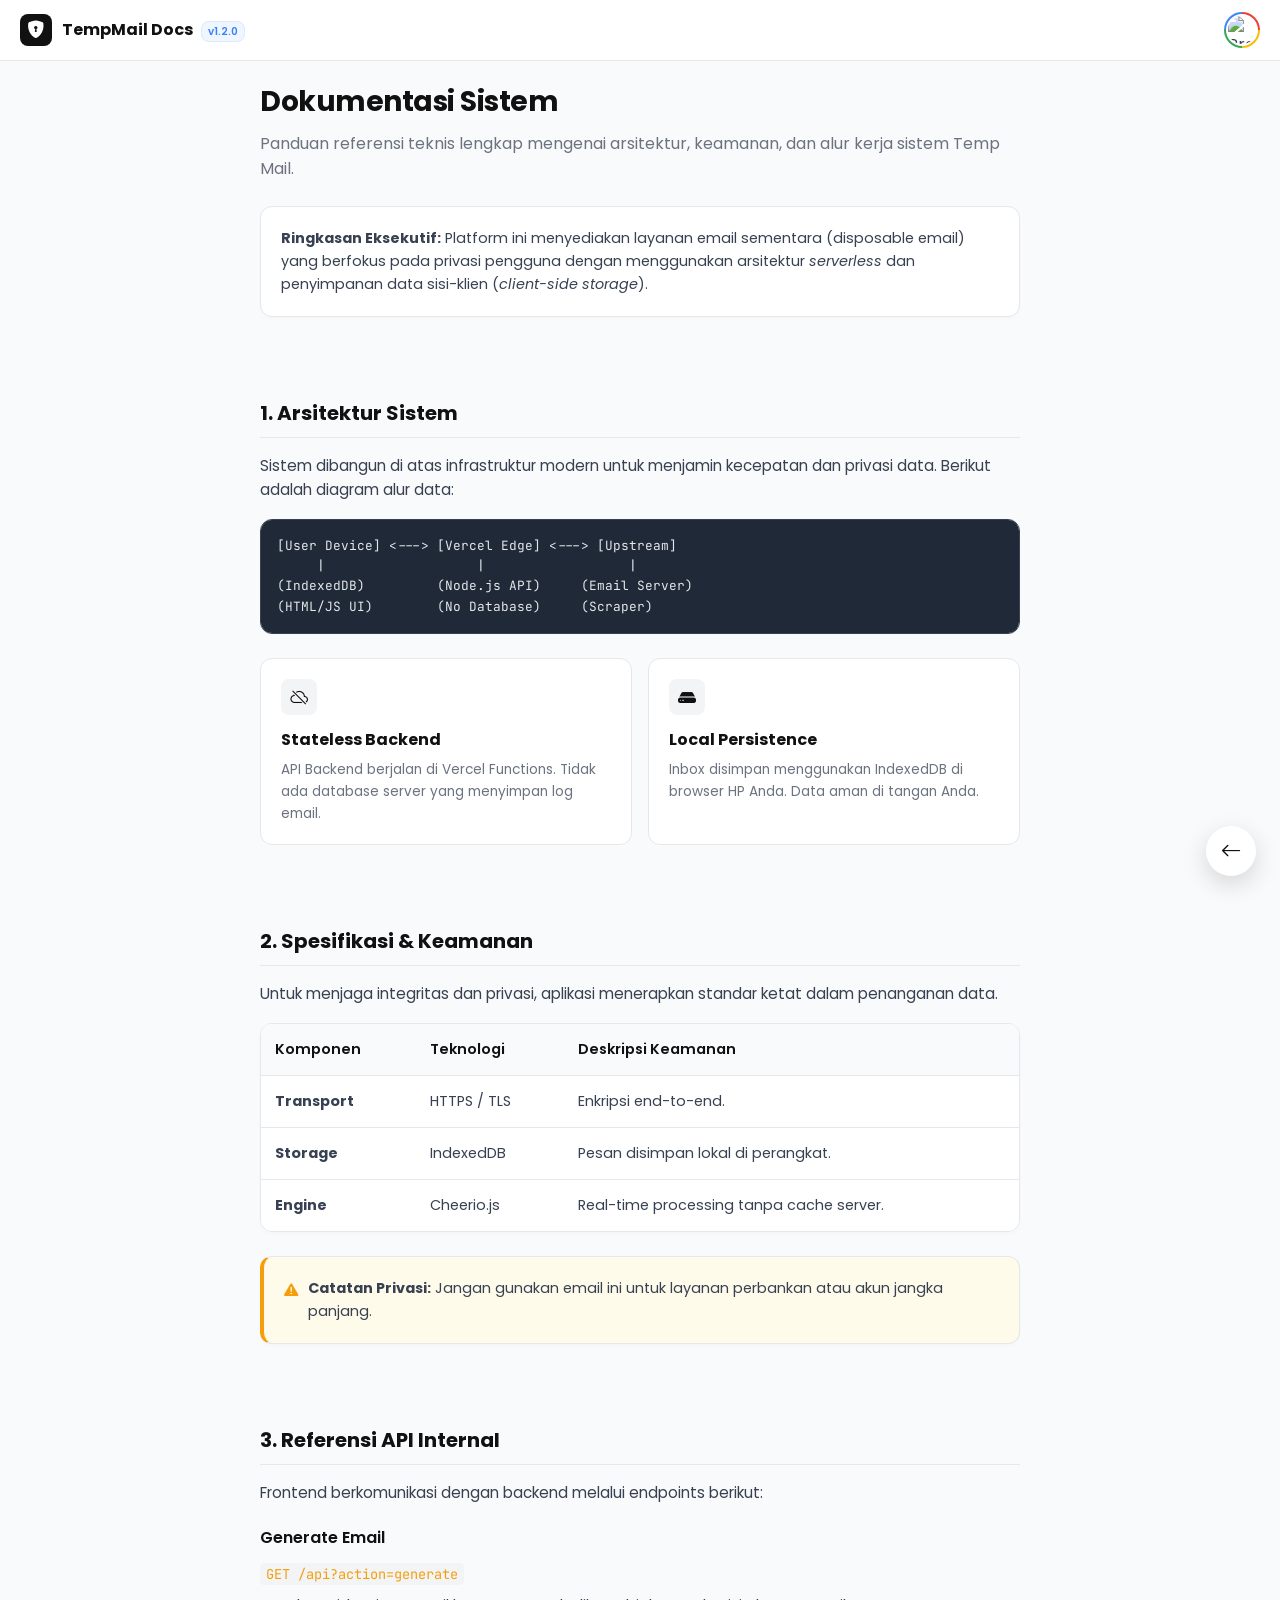
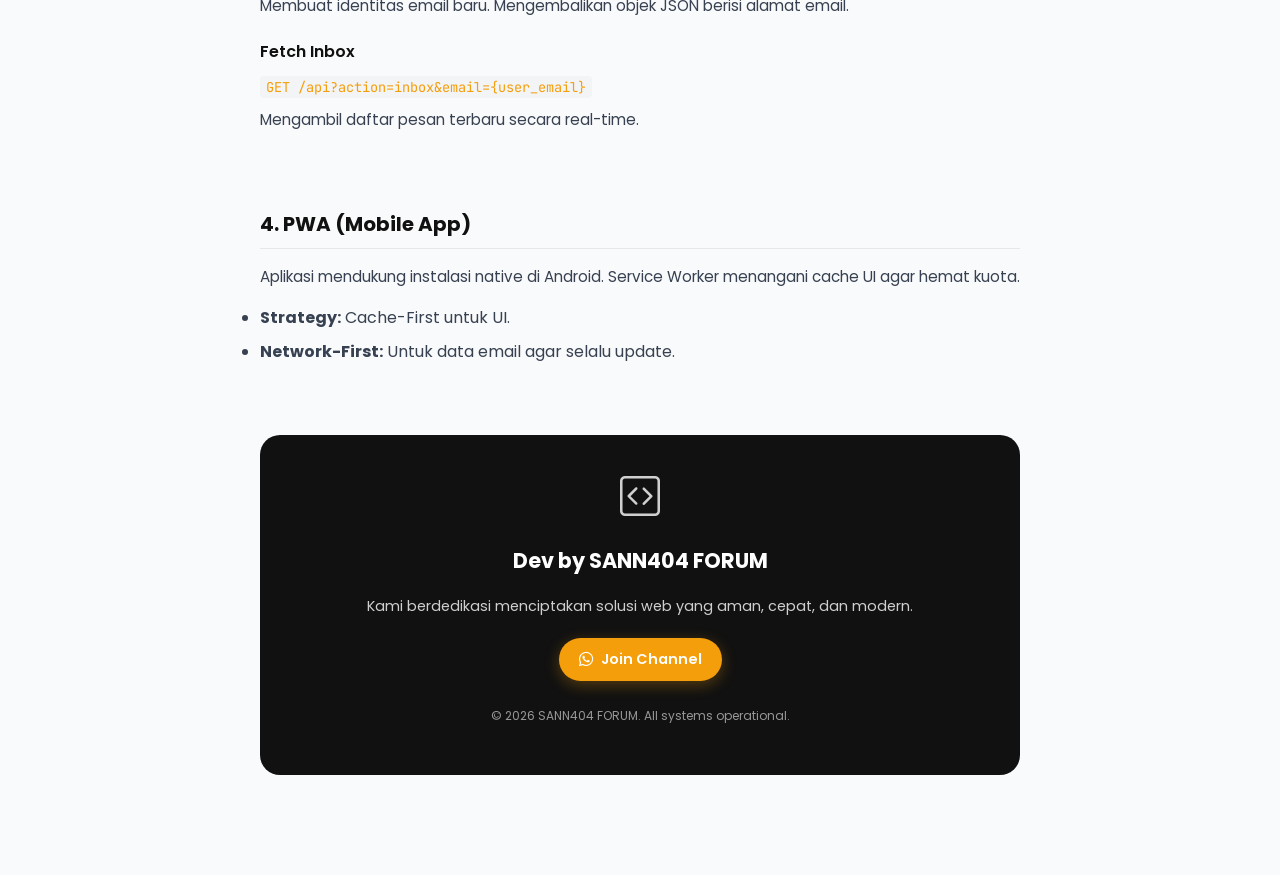
==== public/docs.html @ c0aa1bb1 "Create docs.html" ====
<!DOCTYPE html>
<html lang="id">
<head>
    <meta charset="UTF-8">
    <meta name="viewport" content="width=device-width, initial-scale=1.0, maximum-scale=1.0, user-scalable=no">
    <meta name="theme-color" content="#FFFFFF">
    <title>Documentation - SANN404 Mail</title>
    
    <link href="https://fonts.googleapis.com/css2?family=Poppins:wght@400;500;600;700&family=JetBrains+Mono:wght@400;500&display=swap" rel="stylesheet">
    <link rel="stylesheet" href="https://cdn.jsdelivr.net/npm/bootstrap-icons@1.11.1/font/bootstrap-icons.css">

    <style>
        :root {
            --bg-body: #F9FAFB; /* Sedikit lebih terang biar clean */
            --bg-card: #FFFFFF;
            --primary: #111111;
            --text-main: #374151;
            --text-muted: #6B7280;
            --accent: #F59E0B;
            --border: #E5E7EB;
            --code-bg: #1F2937;
            --code-text: #E5E7EB;
        }

        * { margin: 0; padding: 0; box-sizing: border-box; font-family: 'Poppins', sans-serif; -webkit-tap-highlight-color: transparent; }

        body {
            background-color: var(--bg-body);
            color: var(--text-main);
            min-height: 100vh;
            line-height: 1.6;
            overflow-x: hidden; /* Mencegah scroll samping halaman */
        }

        /* --- Header / Top Bar --- */
        .docs-header {
            background: rgba(255, 255, 255, 0.9);
            backdrop-filter: blur(12px);
            border-bottom: 1px solid var(--border);
            padding: 12px 20px;
            position: sticky;
            top: 0;
            z-index: 50;
            display: flex;
            justify-content: space-between;
            align-items: center;
        }

        .brand {
            display: flex;
            align-items: center;
            gap: 10px;
            text-decoration: none;
            flex-shrink: 0;
        }

        .brand-logo {
            background: var(--primary);
            color: white;
            width: 32px; height: 32px;
            border-radius: 8px;
            display: flex; align-items: center; justify-content: center;
            font-size: 1.1rem;
        }

        .brand-text {
            font-weight: 700;
            color: var(--primary);
            font-size: 1rem;
        }

        .doc-badge {
            background: #EFF6FF; color: #3B82F6;
            font-size: 0.65rem; padding: 2px 6px; border-radius: 8px;
            font-weight: 600; border: 1px solid #DBEAFE;
            margin-left: 4px;
        }

        /* Profile Ring (Google Colors) */
        .user-avatar {
            width: 36px; height: 36px;
            border-radius: 50%;
            background: conic-gradient(
                #EA4335 0% 25%, 
                #FBBC05 25% 50%, 
                #34A853 50% 75%, 
                #4285F4 75% 100%
            );
            display: flex; align-items: center; justify-content: center;
            padding: 2px;
            flex-shrink: 0;
        }
        .user-avatar img {
            width: 100%; height: 100%;
            border-radius: 50%; border: 2px solid white;
            object-fit: cover; background: white;
        }

        /* --- Main Layout --- */
        .docs-container {
            max-width: 800px;
            margin: 0 auto;
            padding: 24px 20px 100px; /* Padding Mobile Friendly */
            display: flex;
            flex-direction: column;
            gap: 30px;
        }

        /* Content Styling - Mobile Optimized */
        h1 { 
            font-size: 1.75rem; /* Ukuran lebih pas di HP */
            color: var(--primary); 
            margin-bottom: 12px; 
            letter-spacing: -0.5px; 
            line-height: 1.2;
        }
        h2 { 
            font-size: 1.25rem; 
            color: var(--primary); 
            margin: 30px 0 16px; 
            border-bottom: 1px solid var(--border); 
            padding-bottom: 8px; 
        }
        h3 { font-size: 1rem; color: var(--primary); margin: 20px 0 10px; font-weight: 600; }
        p { margin-bottom: 16px; color: var(--text-main); font-size: 0.95rem; }
        
        .lead { font-size: 1rem; color: var(--text-muted); margin-bottom: 24px; line-height: 1.6; }

        /* Cards & Info Boxes */
        .info-box {
            background: white;
            border: 1px solid var(--border);
            border-radius: 12px;
            padding: 20px;
            margin-bottom: 20px;
            box-shadow: 0 2px 5px rgba(0,0,0,0.02);
            font-size: 0.9rem;
        }

        .info-box.warning {
            border-left: 4px solid var(--accent);
            background: #FFFBEB;
        }

        /* Grid Features - Responsive Stack */
        .grid-features {
            display: grid;
            grid-template-columns: 1fr; /* Default 1 kolom untuk Mobile */
            gap: 16px;
            margin-bottom: 20px;
        }
        
        /* Tablet ke atas jadi 2 kolom */
        @media (min-width: 600px) {
            .grid-features { grid-template-columns: 1fr 1fr; }
        }

        .feature-card {
            background: white;
            padding: 20px;
            border-radius: 12px;
            border: 1px solid var(--border);
        }
        .feature-icon {
            width: 36px; height: 36px;
            background: #F3F4F6; color: var(--primary);
            border-radius: 8px;
            display: flex; align-items: center; justify-content: center;
            font-size: 1.1rem; margin-bottom: 12px;
        }
        .feature-card h4 { font-size: 1rem; margin-bottom: 6px; color: var(--primary); }
        .feature-card p { font-size: 0.85rem; margin-bottom: 0; color: var(--text-muted); }

        /* Code Blocks & Tables Wrapper */
        .scroll-wrapper {
            width: 100%;
            overflow-x: auto;
            -webkit-overflow-scrolling: touch;
            margin-bottom: 24px;
            border-radius: 12px;
            border: 1px solid #374151;
        }

        pre {
            background: var(--code-bg);
            color: var(--code-text);
            padding: 16px;
            margin: 0; /* Reset margin inside wrapper */
            font-family: 'JetBrains Mono', monospace;
            font-size: 0.8rem;
            white-space: pre; /* Paksa scroll horizontal jika panjang */
            border: none;
            border-radius: 0;
        }
        
        code { font-family: 'JetBrains Mono', monospace; color: var(--accent); background: #F3F4F6; padding: 2px 6px; border-radius: 4px; font-size: 0.85em; word-break: break-word; }

        /* Tables */
        .table-wrapper {
            width: 100%;
            overflow-x: auto;
            border-radius: 12px;
            border: 1px solid var(--border);
            margin-bottom: 24px;
            box-shadow: 0 2px 5px rgba(0,0,0,0.02);
        }

        .tech-table {
            width: 100%;
            border-collapse: collapse;
            background: white;
            min-width: 500px; /* Agar tabel tidak gepeng di HP */
        }
        .tech-table th, .tech-table td {
            text-align: left;
            padding: 14px;
            border-bottom: 1px solid var(--border);
            font-size: 0.9rem;
        }
        .tech-table th { background: #F9FAFB; font-weight: 600; color: var(--primary); }
        .tech-table tr:last-child td { border-bottom: none; }

        /* Developer Section */
        .dev-section {
            background: var(--primary);
            color: white;
            border-radius: 20px;
            padding: 30px 20px;
            text-align: center;
            margin-top: 40px;
        }
        .dev-section h2 { color: white; border-bottom: none; margin-top: 0; font-size: 1.3rem; margin-bottom: 10px; }
        .dev-section p { color: rgba(255,255,255,0.8); font-size: 0.9rem; margin-bottom: 20px; }
        
        .btn-action {
            display: inline-flex; align-items: center; gap: 8px;
            background: var(--accent); color: white;
            padding: 10px 20px; border-radius: 50px;
            font-weight: 600; text-decoration: none;
            font-size: 0.9rem;
            box-shadow: 0 4px 15px rgba(245, 158, 11, 0.3);
        }

        /* Back Button Floating */
        .fab-back {
            position: fixed; bottom: 24px; right: 24px;
            width: 50px; height: 50px;
            background: white; color: var(--primary);
            border-radius: 50%;
            box-shadow: 0 8px 25px rgba(0,0,0,0.15);
            display: flex; align-items: center; justify-content: center;
            font-size: 1.3rem; text-decoration: none;
            z-index: 100;
        }

    </style>
</head>
<body>

    <header class="docs-header">
        <a href="/" class="brand">
            <div class="brand-logo"><i class="bi bi-shield-lock-fill"></i></div>
            <div class="brand-info">
                <span class="brand-text">TempMail Docs</span>
                <span class="doc-badge">v1.2.0</span>
            </div>
        </a>
        
        <div class="user-avatar">
            <img src="https://images.unsplash.com/photo-1535713875002-d1d0cf377fde?ixlib=rb-4.0.3&auto=format&fit=crop&w=100&q=80" alt="Profile">
        </div>
    </header>

    <main class="docs-container">
        
        <section>
            <h1>Dokumentasi Sistem</h1>
            <p class="lead">Panduan referensi teknis lengkap mengenai arsitektur, keamanan, dan alur kerja sistem Temp Mail.</p>

            <div class="info-box">
                <strong>Ringkasan Eksekutif:</strong> Platform ini menyediakan layanan email sementara (disposable email) yang berfokus pada privasi pengguna dengan menggunakan arsitektur <em>serverless</em> dan penyimpanan data sisi-klien (<em>client-side storage</em>).
            </div>
        </section>

        <section>
            <h2>1. Arsitektur Sistem</h2>
            <p>Sistem dibangun di atas infrastruktur modern untuk menjamin kecepatan dan privasi data. Berikut adalah diagram alur data:</p>

            <div class="scroll-wrapper">
<pre>
[User Device] <---> [Vercel Edge] <---> [Upstream]
     |                   |                  |
(IndexedDB)         (Node.js API)     (Email Server)
(HTML/JS UI)        (No Database)     (Scraper)
</pre>
            </div>

            <div class="grid-features">
                <div class="feature-card">
                    <div class="feature-icon"><i class="bi bi-cloud-slash"></i></div>
                    <h4>Stateless Backend</h4>
                    <p>API Backend berjalan di Vercel Functions. Tidak ada database server yang menyimpan log email.</p>
                </div>
                <div class="feature-card">
                    <div class="feature-icon"><i class="bi bi-hdd-fill"></i></div>
                    <h4>Local Persistence</h4>
                    <p>Inbox disimpan menggunakan IndexedDB di browser HP Anda. Data aman di tangan Anda.</p>
                </div>
            </div>
        </section>

        <section>
            <h2>2. Spesifikasi & Keamanan</h2>
            <p>Untuk menjaga integritas dan privasi, aplikasi menerapkan standar ketat dalam penanganan data.</p>
            
            <div class="table-wrapper">
                <table class="tech-table">
                    <thead>
                        <tr>
                            <th>Komponen</th>
                            <th>Teknologi</th>
                            <th>Deskripsi Keamanan</th>
                        </tr>
                    </thead>
                    <tbody>
                        <tr>
                            <td><strong>Transport</strong></td>
                            <td>HTTPS / TLS</td>
                            <td>Enkripsi end-to-end.</td>
                        </tr>
                        <tr>
                            <td><strong>Storage</strong></td>
                            <td>IndexedDB</td>
                            <td>Pesan disimpan lokal di perangkat.</td>
                        </tr>
                        <tr>
                            <td><strong>Engine</strong></td>
                            <td>Cheerio.js</td>
                            <td>Real-time processing tanpa cache server.</td>
                        </tr>
                    </tbody>
                </table>
            </div>

            <div class="info-box warning">
                <div style="display:flex; gap:10px;">
                    <i class="bi bi-exclamation-triangle-fill" style="color:var(--accent); margin-top:2px;"></i>
                    <div>
                        <strong>Catatan Privasi:</strong> Jangan gunakan email ini untuk layanan perbankan atau akun jangka panjang.
                    </div>
                </div>
            </div>
        </section>

        <section>
            <h2>3. Referensi API Internal</h2>
            <p>Frontend berkomunikasi dengan backend melalui endpoints berikut:</p>
            
            <h3>Generate Email</h3>
            <code>GET /api?action=generate</code>
            <p style="margin-top:8px;">Membuat identitas email baru. Mengembalikan objek JSON berisi alamat email.</p>

            <h3>Fetch Inbox</h3>
            <code>GET /api?action=inbox&email={user_email}</code>
            <p style="margin-top:8px;">Mengambil daftar pesan terbaru secara real-time.</p>
        </section>

        <section>
            <h2>4. PWA (Mobile App)</h2>
            <p>Aplikasi mendukung instalasi native di Android. Service Worker menangani cache UI agar hemat kuota.</p>
            <ul>
                <li style="margin-bottom:8px;"><strong>Strategy:</strong> Cache-First untuk UI.</li>
                <li><strong>Network-First:</strong> Untuk data email agar selalu update.</li>
            </ul>
        </section>

        <div class="dev-section">
            <i class="bi bi-code-square" style="font-size: 2.5rem; margin-bottom: 15px; display:block; opacity:0.8;"></i>
            <h2>Dev by SANN404 FORUM</h2>
            <p>Kami berdedikasi menciptakan solusi web yang aman, cepat, dan modern.</p>
            <a href="https://whatsapp.com/channel/0029VbBWTAzJP211mgzALI2p" class="btn-action">
                <i class="bi bi-whatsapp"></i> Join Channel
            </a>
            <p style="margin-top: 25px; font-size: 0.75rem; opacity: 0.7;">
                &copy; 2026 SANN404 FORUM. All systems operational.
            </p>
        </div>

    </main>

    <a href="/" class="fab-back" title="Kembali ke Aplikasi Utama">
        <i class="bi bi-arrow-left"></i>
    </a>

</body>
</html>
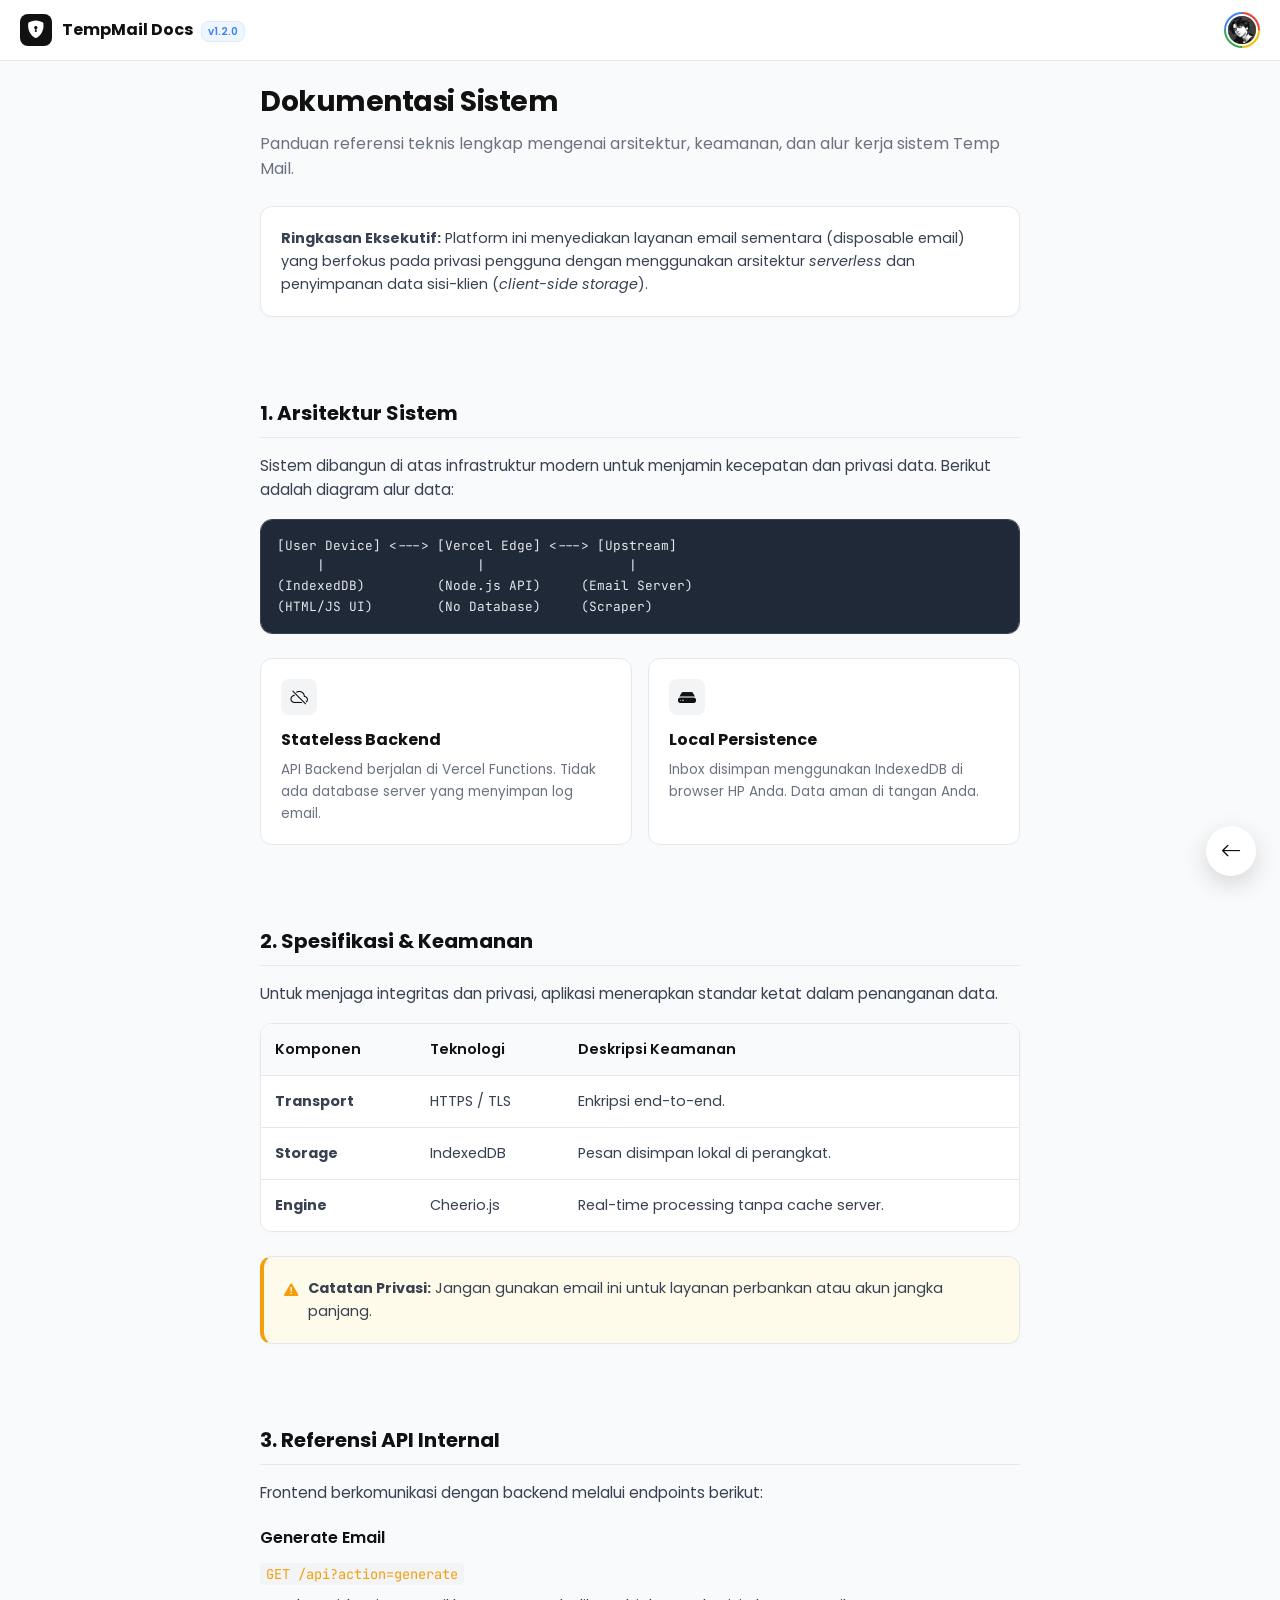
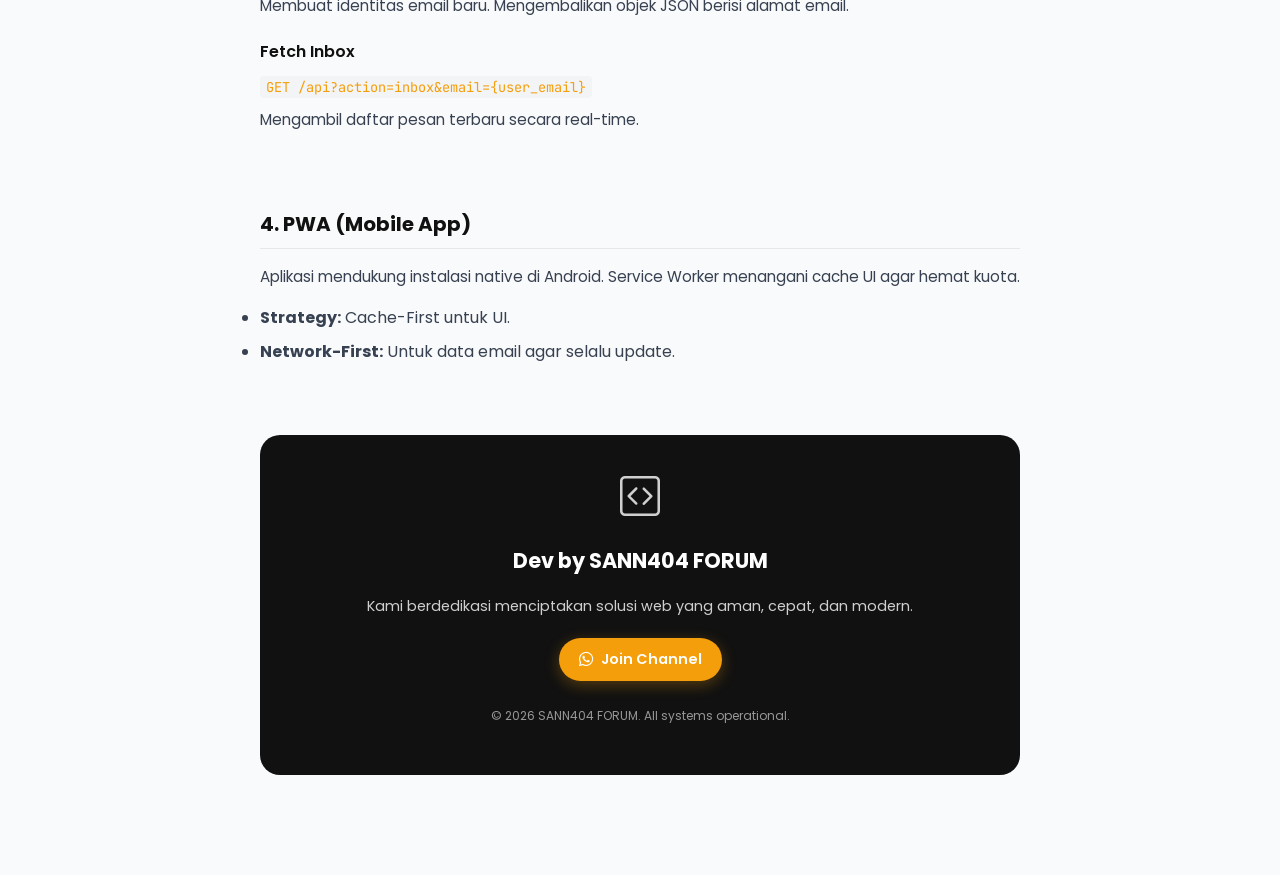
==== commit e2e6b760: "Update docs.html" ====
--- a/public/docs.html
+++ b/public/docs.html
@@ -267,7 +267,7 @@
         </a>
         
         <div class="user-avatar">
-            <img src="https://images.unsplash.com/photo-1535713875002-d1d0cf377fde?ixlib=rb-4.0.3&auto=format&fit=crop&w=100&q=80" alt="Profile">
+            <img src="295a6dc7f4efe03269d55d35a91668d3.jpg" alt="Profile">
         </div>
     </header>
 
@@ -378,7 +378,7 @@
             <i class="bi bi-code-square" style="font-size: 2.5rem; margin-bottom: 15px; display:block; opacity:0.8;"></i>
             <h2>Dev by SANN404 FORUM</h2>
             <p>Kami berdedikasi menciptakan solusi web yang aman, cepat, dan modern.</p>
-            <a href="https://whatsapp.com/channel/0029VbBWTAzJP211mgzALI2p" class="btn-action">
+            <a href="https://whatsapp.com/channel/0029Vb6ukqnHQbS4mKP0j80L" class="btn-action">
                 <i class="bi bi-whatsapp"></i> Join Channel
             </a>
             <p style="margin-top: 25px; font-size: 0.75rem; opacity: 0.7;">
